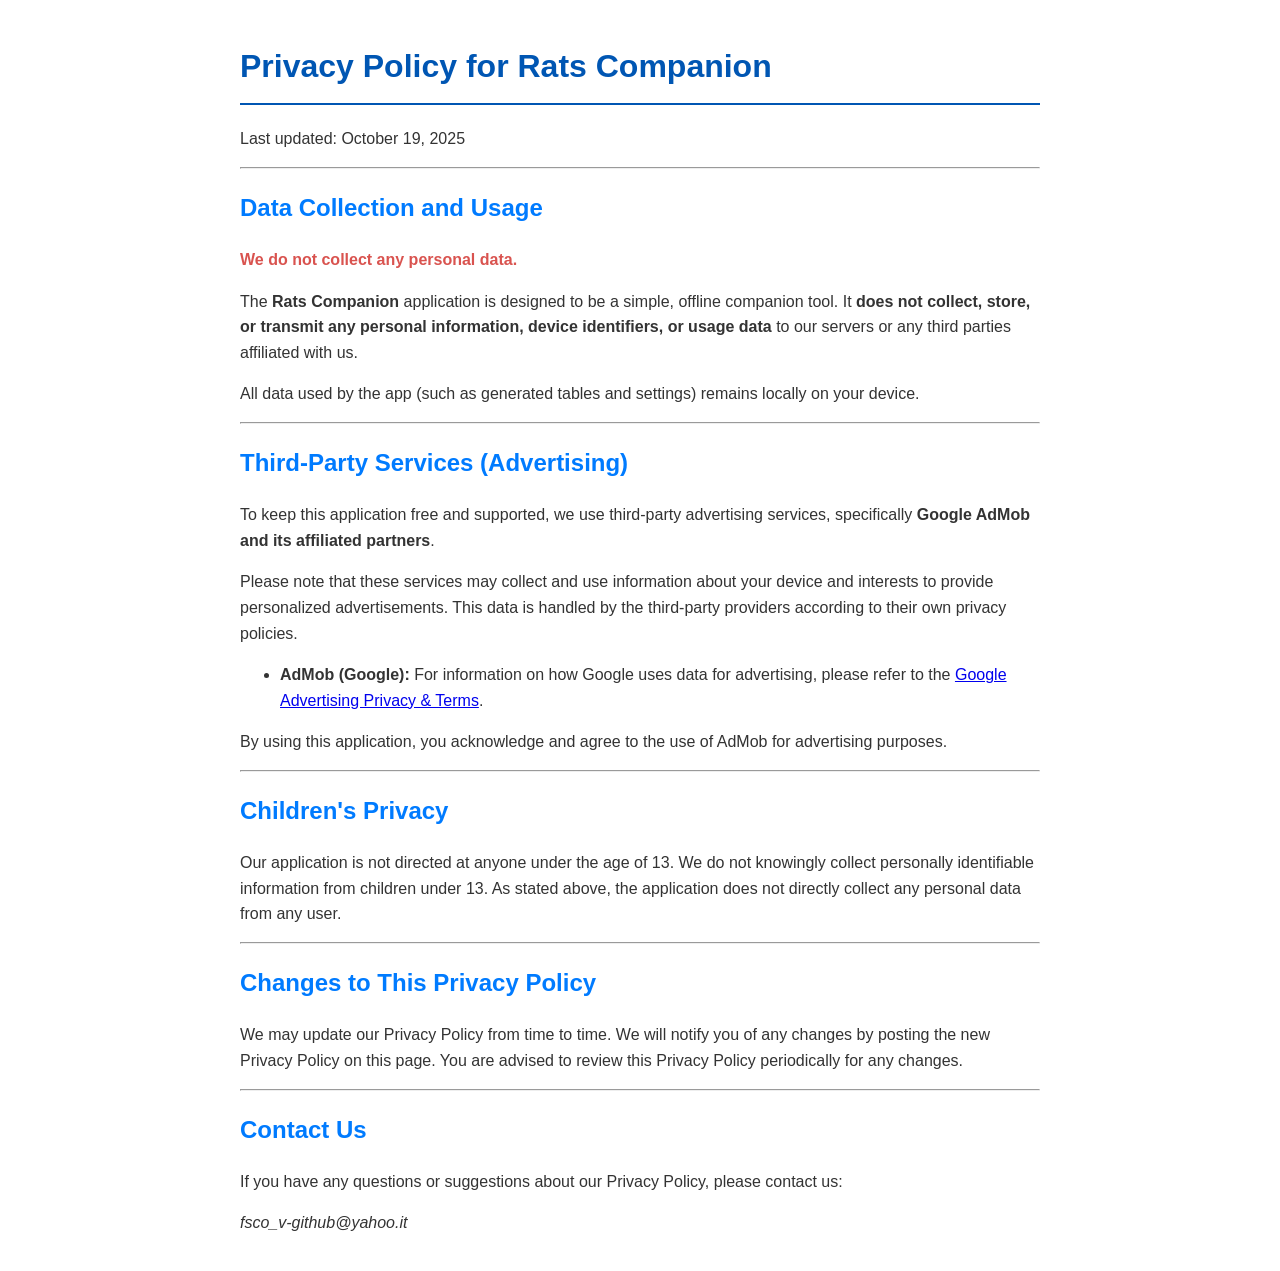
==== privacy.html @ 9e710aa5 "Add privacy.html" ====
<!DOCTYPE html>
<html lang="en">
<head>
    <meta charset="UTF-8">
    <meta name="viewport" content="width=device-width, initial-scale=1.0">
    <title>Privacy Policy - Rats Companion</title>
    <style>
        body {
            font-family: Arial, sans-serif;
            line-height: 1.6;
            padding: 20px;
            max-width: 800px;
            margin: 0 auto;
            color: #333;
        }
        h1 {
            color: #0056b3;
            border-bottom: 2px solid #0056b3;
            padding-bottom: 10px;
        }
        h2 {
            color: #007bff;
            margin-top: 20px;
        }
        p {
            margin-bottom: 15px;
        }
        .highlight {
            font-weight: bold;
            color: #d9534f;
        }
    </style>
</head>
<body>

    <h1>Privacy Policy for Rats Companion</h1>
    <p>Last updated: October 19, 2025</p>

    <hr>

    <h2>Data Collection and Usage</h2>

    <p class="highlight">We do not collect any personal data.</p>
    <p>The <strong>Rats Companion</strong> application is designed to be a simple, offline companion tool. It <strong>does not collect, store, or transmit any personal information, device identifiers, or usage data</strong> to our servers or any third parties affiliated with us.</p>
    <p>All data used by the app (such as generated tables and settings) remains locally on your device.</p>

    <hr>

    <h2>Third-Party Services (Advertising)</h2>

    <p>To keep this application free and supported, we use third-party advertising services, specifically <strong>Google AdMob and its affiliated partners</strong>.</p>
    <p>Please note that these services may collect and use information about your device and interests to provide personalized advertisements. This data is handled by the third-party providers according to their own privacy policies.</p>
    <ul>
        <li><strong>AdMob (Google):</strong> For information on how Google uses data for advertising, please refer to the <a href="https://policies.google.com/technologies/ads" target="_blank">Google Advertising Privacy &amp; Terms</a>.</li>
    </ul>
    <p>By using this application, you acknowledge and agree to the use of AdMob for advertising purposes.</p>

    <hr>

    <h2>Children's Privacy</h2>

    <p>Our application is not directed at anyone under the age of 13. We do not knowingly collect personally identifiable information from children under 13. As stated above, the application does not directly collect any personal data from any user.</p>

    <hr>

    <h2>Changes to This Privacy Policy</h2>

    <p>We may update our Privacy Policy from time to time. We will notify you of any changes by posting the new Privacy Policy on this page. You are advised to review this Privacy Policy periodically for any changes.</p>

    <hr>

    <h2>Contact Us</h2>

    <p>If you have any questions or suggestions about our Privacy Policy, please contact us:</p>
    <p><em>fsco_v-github@yahoo.it</em></p>

</body>
</html>
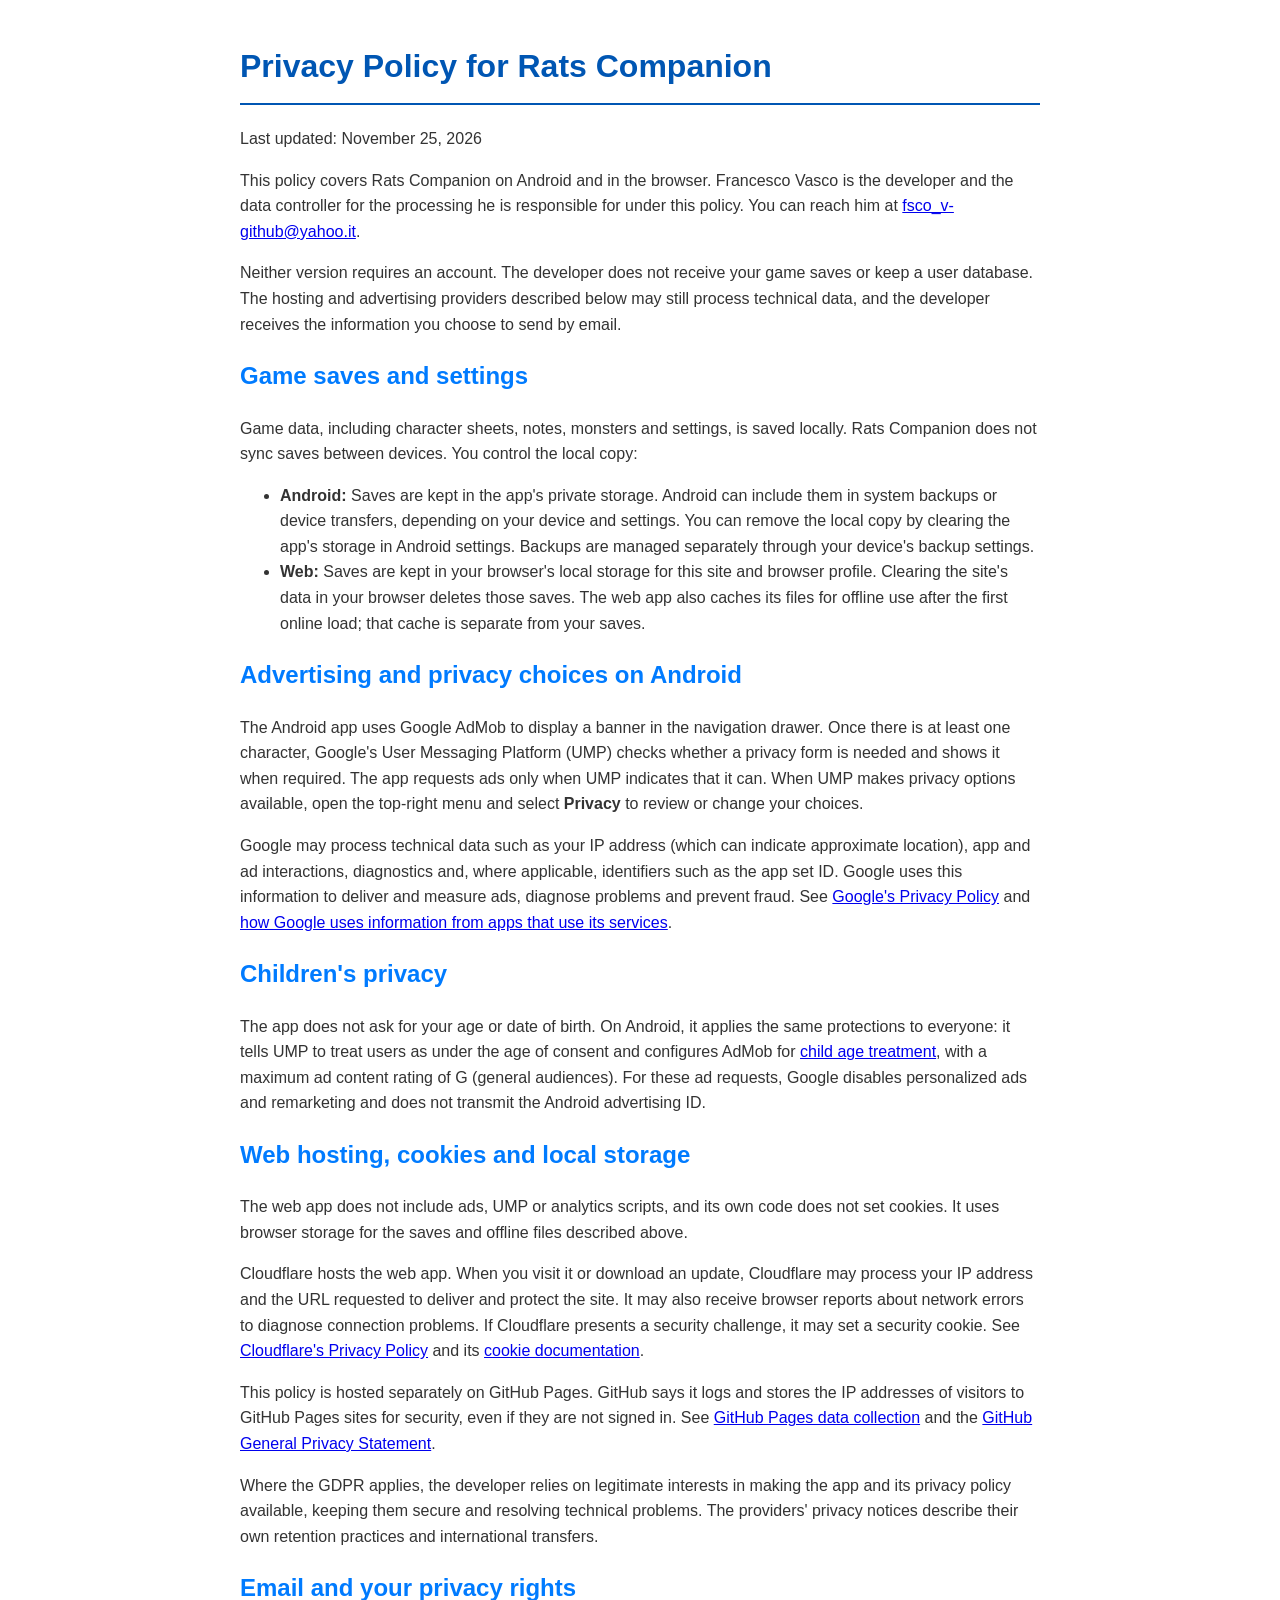
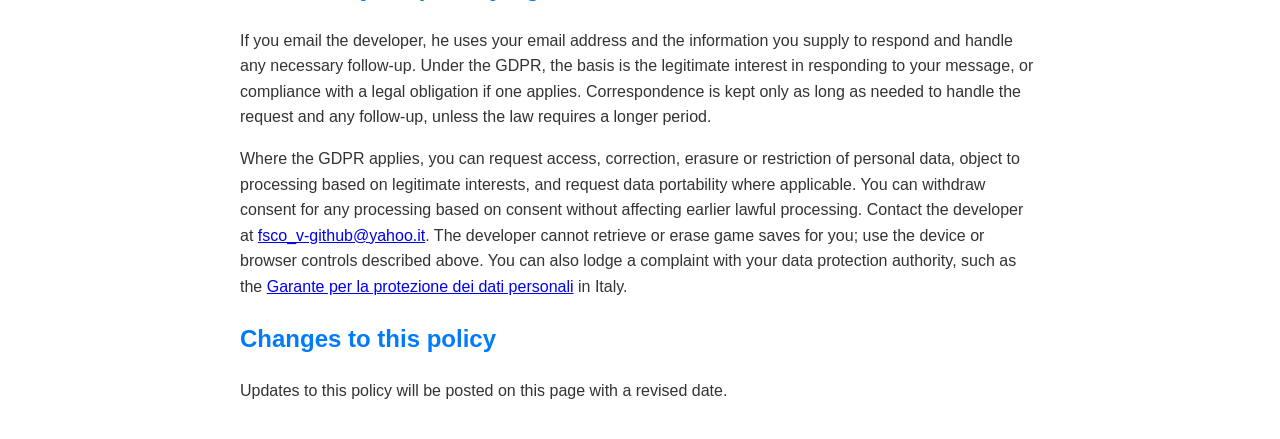
==== commit bf24d078: "Landing page" ====
--- a/privacy.html
+++ b/privacy.html
@@ -25,54 +25,43 @@
         p {
             margin-bottom: 15px;
         }
-        .highlight {
-            font-weight: bold;
-            color: #d9534f;
-        }
     </style>
 </head>
 <body>
 
+<main>
     <h1>Privacy Policy for Rats Companion</h1>
-    <p>Last updated: October 19, 2025</p>
+    <p>Last updated: <time datetime="2026-11-25">November 25, 2026</time></p>
+    <p>This policy covers Rats Companion on Android and in the browser. Francesco Vasco is the developer and the data controller for the processing he is responsible for under this policy. You can reach him at <a href="mailto:fsco_v-github@yahoo.it">fsco_v-github@yahoo.it</a>.</p>
+    <p>Neither version requires an account. The developer does not receive your game saves or keep a user database. The hosting and advertising providers described below may still process technical data, and the developer receives the information you choose to send by email.</p>
 
-    <hr>
+    <h2>Game saves and settings</h2>
+    <p>Game data, including character sheets, notes, monsters and settings, is saved locally. Rats Companion does not sync saves between devices. You control the local copy:</p>
+    <ul>
+        <li><strong>Android:</strong> Saves are kept in the app's private storage. Android can include them in system backups or device transfers, depending on your device and settings. You can remove the local copy by clearing the app's storage in Android settings. Backups are managed separately through your device's backup settings.</li>
+        <li><strong>Web:</strong> Saves are kept in your browser's local storage for this site and browser profile. Clearing the site's data in your browser deletes those saves. The web app also caches its files for offline use after the first online load; that cache is separate from your saves.</li>
+    </ul>
 
-    <h2>Data Collection and Usage</h2>
+    <h2>Advertising and privacy choices on Android</h2>
+    <p>The Android app uses Google AdMob to display a banner in the navigation drawer. Once there is at least one character, Google's User Messaging Platform (UMP) checks whether a privacy form is needed and shows it when required. The app requests ads only when UMP indicates that it can. When UMP makes privacy options available, open the top-right menu and select <strong>Privacy</strong> to review or change your choices.</p>
+    <p>Google may process technical data such as your IP address (which can indicate approximate location), app and ad interactions, diagnostics and, where applicable, identifiers such as the app set ID. Google uses this information to deliver and measure ads, diagnose problems and prevent fraud. See <a href="https://policies.google.com/privacy">Google's Privacy Policy</a> and <a href="https://policies.google.com/technologies/partner-sites">how Google uses information from apps that use its services</a>.</p>
 
-    <p class="highlight">We do not collect any personal data.</p>
-    <p>The <strong>Rats Companion</strong> application is designed to be a simple, offline companion tool. It <strong>does not collect, store, or transmit any personal information, device identifiers, or usage data</strong> to our servers or any third parties affiliated with us.</p>
-    <p>All data used by the app (such as generated tables and settings) remains locally on your device.</p>
+    <h2>Children's privacy</h2>
+    <p>The app does not ask for your age or date of birth. On Android, it applies the same protections to everyone: it tells UMP to treat users as under the age of consent and configures AdMob for <a href="https://support.google.com/admob/answer/6219315">child age treatment</a>, with a maximum ad content rating of G (general audiences). For these ad requests, Google disables personalized ads and remarketing and does not transmit the Android advertising ID.</p>
 
-    <hr>
+    <h2>Web hosting, cookies and local storage</h2>
+    <p>The web app does not include ads, UMP or analytics scripts, and its own code does not set cookies. It uses browser storage for the saves and offline files described above.</p>
+    <p>Cloudflare hosts the web app. When you visit it or download an update, Cloudflare may process your IP address and the URL requested to deliver and protect the site. It may also receive browser reports about network errors to diagnose connection problems. If Cloudflare presents a security challenge, it may set a security cookie. See <a href="https://www.cloudflare.com/privacypolicy/">Cloudflare's Privacy Policy</a> and its <a href="https://developers.cloudflare.com/fundamentals/reference/policies-compliances/cloudflare-cookies/">cookie documentation</a>.</p>
+    <p>This policy is hosted separately on GitHub Pages. GitHub says it logs and stores the IP addresses of visitors to GitHub Pages sites for security, even if they are not signed in. See <a href="https://docs.github.com/en/pages/getting-started-with-github-pages/what-is-github-pages#data-collection">GitHub Pages data collection</a> and the <a href="https://docs.github.com/en/site-policy/privacy-policies/github-general-privacy-statement">GitHub General Privacy Statement</a>.</p>
+    <p>Where the GDPR applies, the developer relies on legitimate interests in making the app and its privacy policy available, keeping them secure and resolving technical problems. The providers' privacy notices describe their own retention practices and international transfers.</p>
 
-    <h2>Third-Party Services (Advertising)</h2>
+    <h2>Email and your privacy rights</h2>
+    <p>If you email the developer, he uses your email address and the information you supply to respond and handle any necessary follow-up. Under the GDPR, the basis is the legitimate interest in responding to your message, or compliance with a legal obligation if one applies. Correspondence is kept only as long as needed to handle the request and any follow-up, unless the law requires a longer period.</p>
+    <p>Where the GDPR applies, you can request access, correction, erasure or restriction of personal data, object to processing based on legitimate interests, and request data portability where applicable. You can withdraw consent for any processing based on consent without affecting earlier lawful processing. Contact the developer at <a href="mailto:fsco_v-github@yahoo.it">fsco_v-github@yahoo.it</a>. The developer cannot retrieve or erase game saves for you; use the device or browser controls described above. You can also lodge a complaint with your data protection authority, such as the <a href="https://www.garanteprivacy.it/">Garante per la protezione dei dati personali</a> in Italy.</p>
 
-    <p>To keep this application free and supported, we use third-party advertising services, specifically <strong>Google AdMob and its affiliated partners</strong>.</p>
-    <p>Please note that these services may collect and use information about your device and interests to provide personalized advertisements. This data is handled by the third-party providers according to their own privacy policies.</p>
-    <ul>
-        <li><strong>AdMob (Google):</strong> For information on how Google uses data for advertising, please refer to the <a href="https://policies.google.com/technologies/ads" target="_blank">Google Advertising Privacy &amp; Terms</a>.</li>
-    </ul>
-    <p>By using this application, you acknowledge and agree to the use of AdMob for advertising purposes.</p>
-
-    <hr>
-
-    <h2>Children's Privacy</h2>
-
-    <p>Our application is not directed at anyone under the age of 13. We do not knowingly collect personally identifiable information from children under 13. As stated above, the application does not directly collect any personal data from any user.</p>
-
-    <hr>
-
-    <h2>Changes to This Privacy Policy</h2>
-
-    <p>We may update our Privacy Policy from time to time. We will notify you of any changes by posting the new Privacy Policy on this page. You are advised to review this Privacy Policy periodically for any changes.</p>
-
-    <hr>
-
-    <h2>Contact Us</h2>
-
-    <p>If you have any questions or suggestions about our Privacy Policy, please contact us:</p>
-    <p><em>fsco_v-github@yahoo.it</em></p>
+    <h2>Changes to this policy</h2>
+    <p>Updates to this policy will be posted on this page with a revised date.</p>
+</main>
 
 </body>
 </html>
